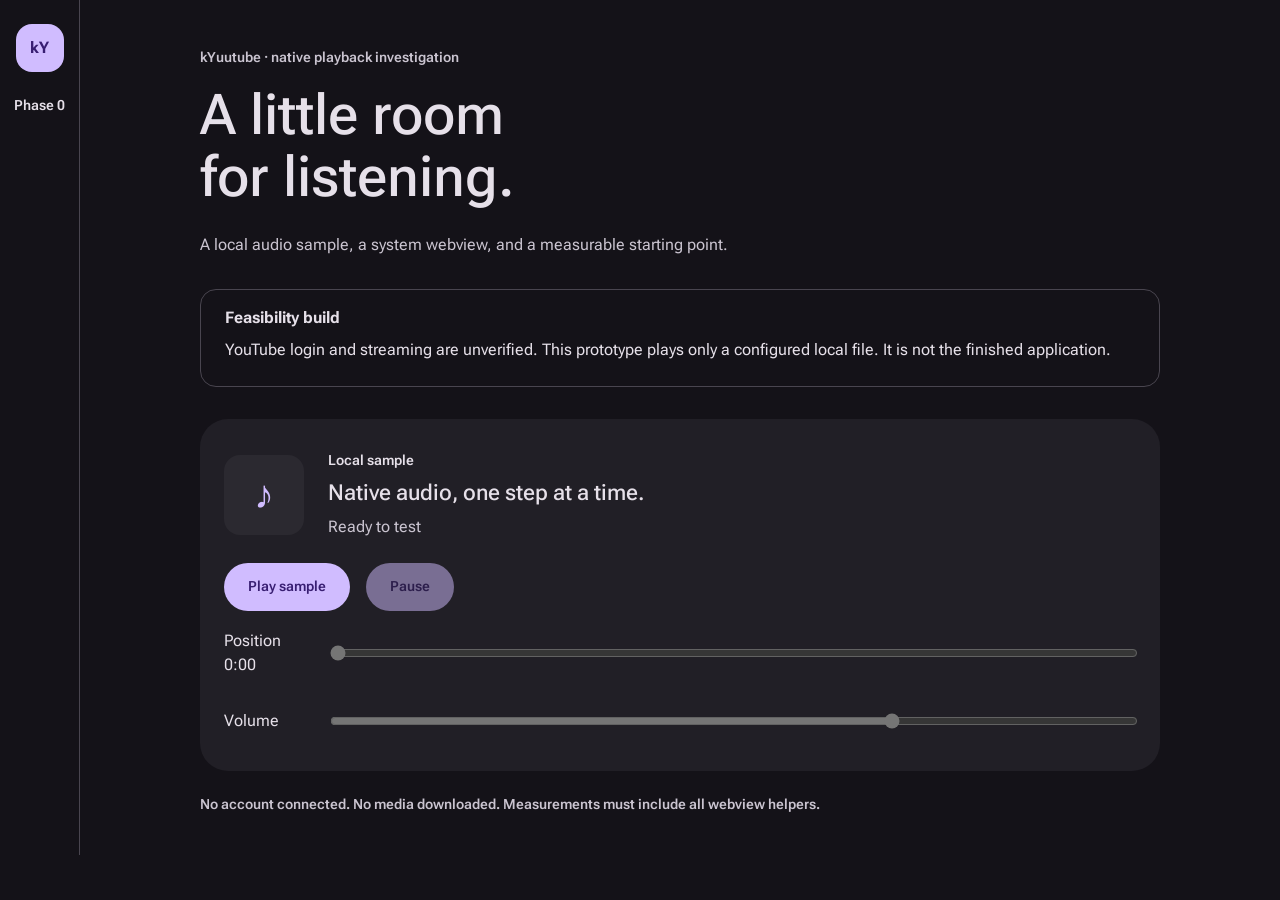
==== web/index.html @ 15951db3 "Add Tauri and native audio feasibility spike" ====
<!doctype html>
<html lang="en"><head><meta charset="utf-8"><meta name="viewport" content="width=device-width,initial-scale=1"><title>kYuutube feasibility</title><link rel="stylesheet" href="style.css"><script src="app.js" defer></script></head>
<body><nav aria-label="Navigation"><a href="#main" aria-current="page">kY</a><span>Phase 0</span></nav><main id="main">
<header><p class="eyebrow">kYuutube · native playback investigation</p><h1>A little room<br>for listening.</h1><p>A local audio sample, a system webview, and a measurable starting point.</p></header>
<section class="notice" aria-label="Prototype limitations"><strong>Feasibility build</strong><p>YouTube login and streaming are unverified. This prototype plays only a configured local file. It is not the finished application.</p></section>
<section class="player" aria-labelledby="track"><div class="art" aria-hidden="true">♪</div><div><p class="eyebrow">Local sample</p><h2 id="track">Native audio, one step at a time.</h2><p id="state" role="status" aria-live="polite">Ready to test</p></div>
<div class="controls"><button id="play">Play sample</button><button id="pause" disabled>Pause</button></div>
<label for="seek">Position <output id="elapsed">0:00</output></label><input id="seek" type="range" min="0" max="1" step="0.1" value="0" disabled>
<label for="volume">Volume</label><input id="volume" type="range" min="0" max="100" value="70" disabled></section>
<footer>No account connected. No media downloaded. Measurements must include all webview helpers.</footer>
</main></body></html>
---- web/style.css ----
@font-face { font-family: 'Roboto Flex'; font-style: normal; font-weight: 100 1000; font-display: swap; src: url('fonts/roboto-flex-latin.woff2') format('woff2'); }
:root {
  color-scheme: dark;
  --md-sys-color-primary: #d0bcff; --md-sys-color-on-primary: #381e72;
  --md-sys-color-surface: #141218; --md-sys-color-on-surface: #e6e0e9;
  --md-sys-color-on-surface-variant: #cac4d0; --md-sys-color-surface-container: #211f26;
  --md-sys-color-surface-container-high: #2b2930; --md-sys-color-outline-variant: #49454f;
  --md-sys-shape-corner-large: 16px; --md-sys-shape-corner-extra-large: 28px; --md-sys-shape-corner-full: 9999px;
  --md-sys-typescale-display-medium: 500 clamp(2.5rem,5vw,3.5rem)/1.12 'Roboto Flex',sans-serif;
  --md-sys-typescale-body-large: 400 1rem/1.5 'Roboto Flex',sans-serif;
  --md-sys-typescale-title-large: 500 1.375rem/1.3 'Roboto Flex',sans-serif;
  --md-sys-typescale-label-large: 600 .875rem/1.4 'Roboto Flex',sans-serif;
  --md-sys-motion-duration-short: 200ms; --md-sys-motion-easing-standard: cubic-bezier(.2,0,0,1);
}
* { box-sizing: border-box; }
body { margin: 0; display: flex; background: var(--md-sys-color-surface); color: var(--md-sys-color-on-surface); font: var(--md-sys-typescale-body-large); }
nav { width: 80px; flex-shrink: 0; display: flex; flex-direction: column; align-items: center; gap: 24px; padding: 24px 8px; border-right: 1px solid var(--md-sys-color-outline-variant); }
nav a { display: grid; place-items: center; width: 48px; height: 48px; border-radius: var(--md-sys-shape-corner-large); background: var(--md-sys-color-primary); color: var(--md-sys-color-on-primary); text-decoration: none; font-weight: 700; }
nav span { font: var(--md-sys-typescale-label-large); }
main { width: 100%; max-width: 1040px; margin: auto; padding: 40px; }
h1 { font: var(--md-sys-typescale-display-medium); margin: 16px 0 24px; } h2 { font: var(--md-sys-typescale-title-large); margin: 8px 0; }
p { margin: 8px 0; } header>p,footer,#state { color: var(--md-sys-color-on-surface-variant); }
.eyebrow { font: var(--md-sys-typescale-label-large); }
.notice { margin: 32px 0; padding: 16px 24px; border: 1px solid var(--md-sys-color-outline-variant); border-radius: var(--md-sys-shape-corner-large); }
.player { background: var(--md-sys-color-surface-container); padding: 24px; border-radius: var(--md-sys-shape-corner-extra-large); display: grid; grid-template-columns: 80px 1fr; gap: 16px 24px; align-items: center; }
.art { width: 80px; height: 80px; display: grid; place-items: center; background: var(--md-sys-color-surface-container-high); color: var(--md-sys-color-primary); border-radius: var(--md-sys-shape-corner-large); font-size: 40px; }
.controls { grid-column: 1/-1; display: flex; gap: 16px; }
button { min-height: 48px; padding: 0 24px; border: 0; border-radius: var(--md-sys-shape-corner-full); background: var(--md-sys-color-primary); color: var(--md-sys-color-on-primary); font: var(--md-sys-typescale-label-large); cursor: pointer; transition: transform var(--md-sys-motion-duration-short) var(--md-sys-motion-easing-standard); }
button:active { transform: scale(.97); } button:disabled { opacity: .5; cursor: default; }
input[type=range] { width: 100%; min-height: 48px; accent-color: var(--md-sys-color-primary); }
:focus-visible { outline: 3px solid var(--md-sys-color-primary); outline-offset: 4px; }
footer { margin-top: 24px; font: var(--md-sys-typescale-label-large); }
@media(max-width:599px) { body { flex-direction: column; } nav { width: 100%; flex-direction: row; border-right: 0; border-bottom: 1px solid var(--md-sys-color-outline-variant); padding: 8px 16px; } main { padding: 24px 16px; } .player { padding: 16px; grid-template-columns: 1fr; } .art { display:none; } }
@media(prefers-reduced-motion:reduce) { button { transition: none; } }
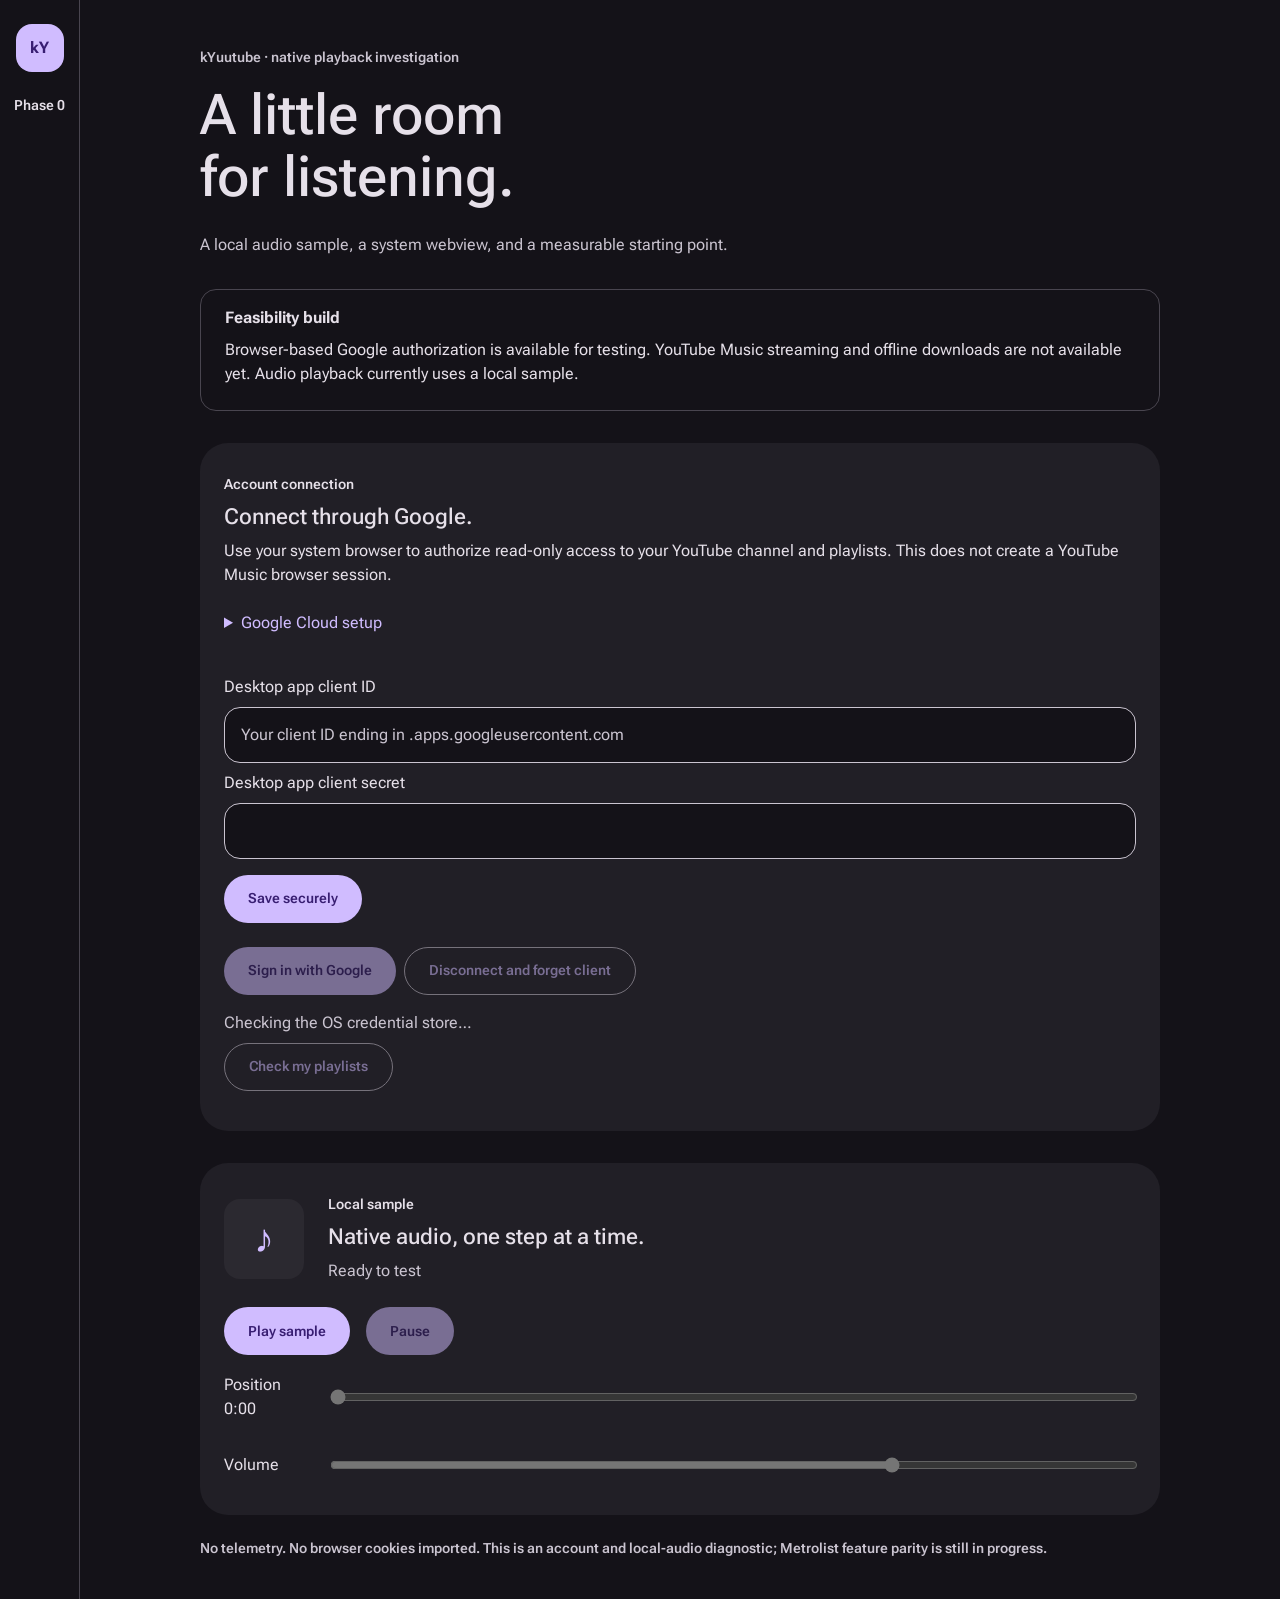
==== commit 14cc0925: "Add secure system-browser Google account feasibility diagnostic" ====
--- a/web/index.html
+++ b/web/index.html
@@ -1,11 +1,27 @@
 <!doctype html>
-<html lang="en"><head><meta charset="utf-8"><meta name="viewport" content="width=device-width,initial-scale=1"><title>kYuutube feasibility</title><link rel="stylesheet" href="style.css"><script src="app.js" defer></script></head>
+<html lang="en"><head><meta charset="utf-8"><meta name="viewport" content="width=device-width,initial-scale=1"><title>kYuutube feasibility</title><link rel="stylesheet" href="style.css"><script src="app.js" defer></script><script src="account.js" defer></script></head>
 <body><nav aria-label="Navigation"><a href="#main" aria-current="page">kY</a><span>Phase 0</span></nav><main id="main">
 <header><p class="eyebrow">kYuutube · native playback investigation</p><h1>A little room<br>for listening.</h1><p>A local audio sample, a system webview, and a measurable starting point.</p></header>
-<section class="notice" aria-label="Prototype limitations"><strong>Feasibility build</strong><p>YouTube login and streaming are unverified. This prototype plays only a configured local file. It is not the finished application.</p></section>
+<section class="notice" aria-label="Prototype limitations"><strong>Feasibility build</strong><p>Browser-based Google authorization is available for testing. YouTube Music streaming and offline downloads are not available yet. Audio playback currently uses a local sample.</p></section>
+<section class="account" aria-labelledby="account-heading">
+<p class="eyebrow">Account connection</p><h2 id="account-heading">Connect through Google.</h2>
+<p>Use your system browser to authorize read-only access to your YouTube channel and playlists. This does not create a YouTube Music browser session.</p>
+<details><summary>Google Cloud setup</summary><ol>
+<li>Create a Google Cloud project and enable YouTube Data API v3.</li>
+<li>Configure the Google Auth consent screen. If the project is in testing, add your Google account as a test user.</li>
+<li>Create an OAuth client with application type <strong>Desktop app</strong>. Enter its ID and secret here.</li>
+</ol><p>Credentials stay in Windows Credential Manager, macOS Keychain, or Linux Secret Service. If the store is unavailable, connection stops. Testing grants may expire after seven days.</p></details>
+<form id="google-config" autocomplete="off">
+<label for="client-id">Desktop app client ID</label><input id="client-id" type="text" required maxlength="256" spellcheck="false" autocapitalize="none" placeholder="Your client ID ending in .apps.googleusercontent.com">
+<label for="client-secret">Desktop app client secret</label><input id="client-secret" type="password" required maxlength="256" autocomplete="off">
+<button id="save-google" type="submit">Save securely</button></form>
+<div class="account-actions"><button id="google-sign-in" disabled>Sign in with Google</button><button id="cancel-sign-in" hidden>Cancel sign-in</button><button id="disconnect-google" class="outlined" disabled>Disconnect and forget client</button></div>
+<p id="account-state" role="status" aria-live="polite">Checking the OS credential store…</p>
+<button id="load-playlists" class="outlined" disabled>Check my playlists</button><ul id="playlist-results" aria-label="Your YouTube playlists"></ul>
+</section>
 <section class="player" aria-labelledby="track"><div class="art" aria-hidden="true">♪</div><div><p class="eyebrow">Local sample</p><h2 id="track">Native audio, one step at a time.</h2><p id="state" role="status" aria-live="polite">Ready to test</p></div>
 <div class="controls"><button id="play">Play sample</button><button id="pause" disabled>Pause</button></div>
 <label for="seek">Position <output id="elapsed">0:00</output></label><input id="seek" type="range" min="0" max="1" step="0.1" value="0" disabled>
 <label for="volume">Volume</label><input id="volume" type="range" min="0" max="100" value="70" disabled></section>
-<footer>No account connected. No media downloaded. Measurements must include all webview helpers.</footer>
+<footer>No telemetry. No browser cookies imported. This is an account and local-audio diagnostic; Metrolist feature parity is still in progress.</footer>
 </main></body></html>
--- a/web/style.css
+++ b/web/style.css
@@ -32,3 +32,20 @@
 footer { margin-top: 24px; font: var(--md-sys-typescale-label-large); }
 @media(max-width:599px) { body { flex-direction: column; } nav { width: 100%; flex-direction: row; border-right: 0; border-bottom: 1px solid var(--md-sys-color-outline-variant); padding: 8px 16px; } main { padding: 24px 16px; } .player { padding: 16px; grid-template-columns: 1fr; } .art { display:none; } }
 @media(prefers-reduced-motion:reduce) { button { transition: none; } }
+
+.account { margin: 32px 0; padding: 24px; background: var(--md-sys-color-surface-container); border-radius: var(--md-sys-shape-corner-extra-large); }
+.account form { display: grid; gap: 8px; margin: 24px 0; }
+.account form button { justify-self: start; margin-top: 8px; }
+.account input { min-height: 56px; min-width: 0; width: 100%; padding: 8px 16px; border: 1px solid var(--md-sys-color-on-surface-variant); border-radius: var(--md-sys-shape-corner-large); background: var(--md-sys-color-surface); color: var(--md-sys-color-on-surface); font: var(--md-sys-typescale-body-large); }
+.account input::placeholder { color: var(--md-sys-color-on-surface-variant); }
+.account-actions { display: flex; flex-wrap: wrap; gap: 8px; margin: 16px 0; }
+button.outlined { background: var(--md-sys-color-surface-container); color: var(--md-sys-color-primary); border: 1px solid var(--md-sys-color-on-surface-variant); }
+[hidden] { display: none !important; }
+summary { cursor: pointer; min-height: 48px; display: list-item; padding: 16px 0; color: var(--md-sys-color-primary); }
+.account ol { padding-left: 24px; }
+.account li { margin-bottom: 16px; }
+#playlist-results { list-style: none; margin: 16px 0 0; padding: 0; }
+#playlist-results li { padding: 16px 0; margin: 0; border-top: 1px solid var(--md-sys-color-outline-variant); overflow-wrap: anywhere; }
+#playlist-results strong, #playlist-results span { display: block; }
+#playlist-results span, #account-state { color: var(--md-sys-color-on-surface-variant); }
+@media(max-width:599px) { .account { padding: 16px; } }
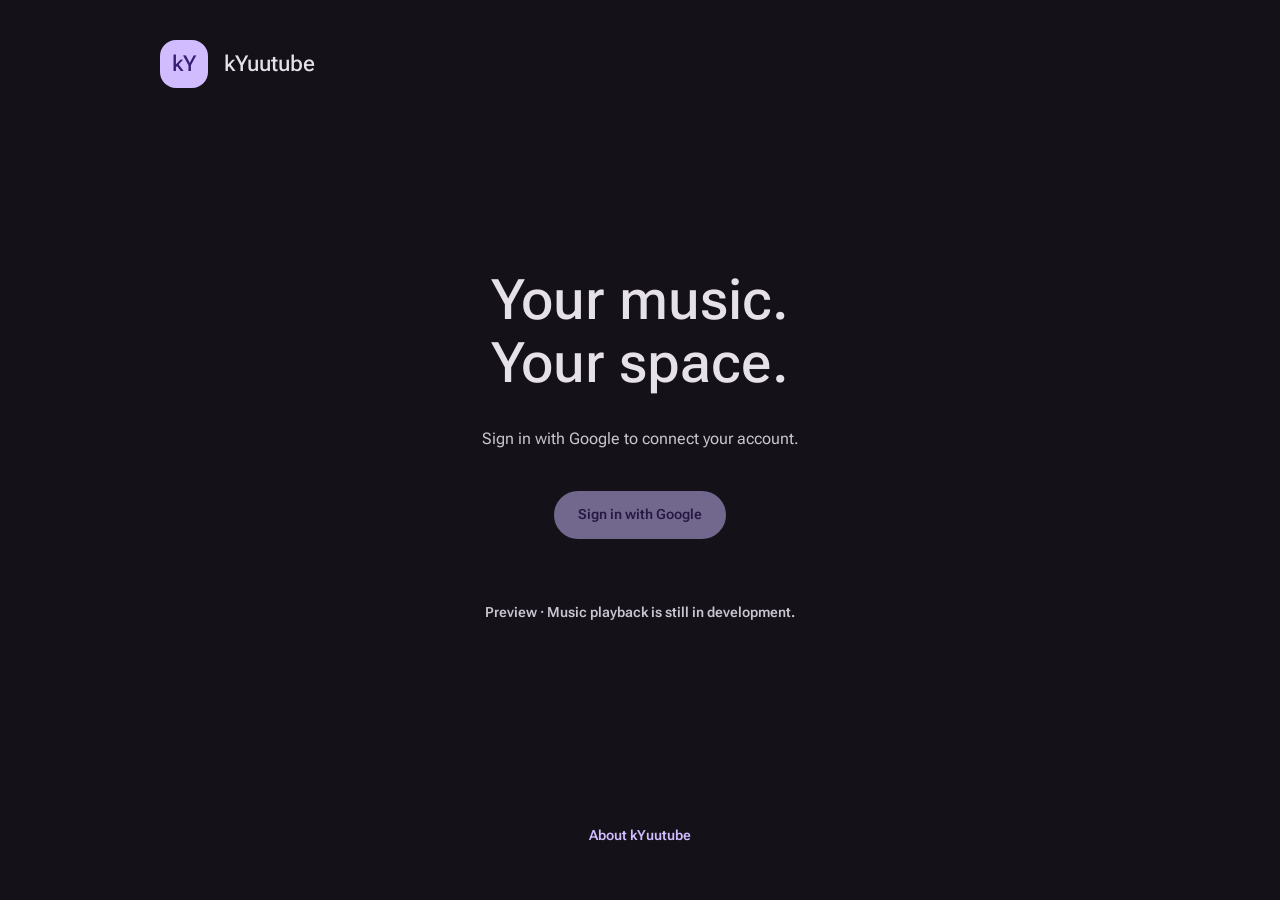
==== commit 97467add: "Streamline browser sign-in and implement experimental native Music playback" ====
--- a/web/index.html
+++ b/web/index.html
@@ -1,27 +1,41 @@
 <!doctype html>
-<html lang="en"><head><meta charset="utf-8"><meta name="viewport" content="width=device-width,initial-scale=1"><title>kYuutube feasibility</title><link rel="stylesheet" href="style.css"><script src="app.js" defer></script><script src="account.js" defer></script></head>
-<body><nav aria-label="Navigation"><a href="#main" aria-current="page">kY</a><span>Phase 0</span></nav><main id="main">
-<header><p class="eyebrow">kYuutube · native playback investigation</p><h1>A little room<br>for listening.</h1><p>A local audio sample, a system webview, and a measurable starting point.</p></header>
-<section class="notice" aria-label="Prototype limitations"><strong>Feasibility build</strong><p>Browser-based Google authorization is available for testing. YouTube Music streaming and offline downloads are not available yet. Audio playback currently uses a local sample.</p></section>
-<section class="account" aria-labelledby="account-heading">
-<p class="eyebrow">Account connection</p><h2 id="account-heading">Connect through Google.</h2>
-<p>Use your system browser to authorize read-only access to your YouTube channel and playlists. This does not create a YouTube Music browser session.</p>
-<details><summary>Google Cloud setup</summary><ol>
-<li>Create a Google Cloud project and enable YouTube Data API v3.</li>
-<li>Configure the Google Auth consent screen. If the project is in testing, add your Google account as a test user.</li>
-<li>Create an OAuth client with application type <strong>Desktop app</strong>. Enter its ID and secret here.</li>
-</ol><p>Credentials stay in Windows Credential Manager, macOS Keychain, or Linux Secret Service. If the store is unavailable, connection stops. Testing grants may expire after seven days.</p></details>
-<form id="google-config" autocomplete="off">
-<label for="client-id">Desktop app client ID</label><input id="client-id" type="text" required maxlength="256" spellcheck="false" autocapitalize="none" placeholder="Your client ID ending in .apps.googleusercontent.com">
-<label for="client-secret">Desktop app client secret</label><input id="client-secret" type="password" required maxlength="256" autocomplete="off">
-<button id="save-google" type="submit">Save securely</button></form>
-<div class="account-actions"><button id="google-sign-in" disabled>Sign in with Google</button><button id="cancel-sign-in" hidden>Cancel sign-in</button><button id="disconnect-google" class="outlined" disabled>Disconnect and forget client</button></div>
-<p id="account-state" role="status" aria-live="polite">Checking the OS credential store…</p>
-<button id="load-playlists" class="outlined" disabled>Check my playlists</button><ul id="playlist-results" aria-label="Your YouTube playlists"></ul>
+<html lang="en">
+<head>
+<meta charset="utf-8"><meta name="viewport" content="width=device-width,initial-scale=1">
+<title>kYuutube</title><link rel="stylesheet" href="style.css"><script src="account.js" defer></script><script src="music.js" defer></script>
+</head>
+<body class="welcome-page">
+<main class="welcome" id="main">
+<header class="brand"><span class="brand-mark" aria-hidden="true">kY</span><span>kYuutube</span></header>
+<section class="welcome-content" aria-labelledby="welcome-heading">
+<h1 id="welcome-heading">Your music.<br>Your space.</h1>
+<p id="account-intro">Sign in with Google to connect your account.</p>
+<div class="account-actions">
+<button id="google-sign-in" disabled>Sign in with Google</button>
+<button id="cancel-sign-in" class="outlined" hidden>Cancel</button>
+<button id="disconnect-google" class="outlined" hidden>Sign out</button>
+</div>
+<p id="account-state" role="status" aria-live="polite"></p>
+<button id="retry-account" class="text-button" hidden>Try again</button>
+<p class="preview-note">Preview · Music playback is still in development.</p>
 </section>
-<section class="player" aria-labelledby="track"><div class="art" aria-hidden="true">♪</div><div><p class="eyebrow">Local sample</p><h2 id="track">Native audio, one step at a time.</h2><p id="state" role="status" aria-live="polite">Ready to test</p></div>
-<div class="controls"><button id="play">Play sample</button><button id="pause" disabled>Pause</button></div>
-<label for="seek">Position <output id="elapsed">0:00</output></label><input id="seek" type="range" min="0" max="1" step="0.1" value="0" disabled>
-<label for="volume">Volume</label><input id="volume" type="range" min="0" max="100" value="70" disabled></section>
-<footer>No telemetry. No browser cookies imported. This is an account and local-audio diagnostic; Metrolist feature parity is still in progress.</footer>
-</main></body></html>
+<section id="music-browser" hidden aria-labelledby="music-heading">
+<h2 id="music-heading">Find your next song.</h2>
+<form id="music-search"><label class="visually-hidden" for="music-query">Search music</label><input id="music-query" type="search" maxlength="200" placeholder="Search music" required autocomplete="off"><button id="search-music" type="submit">Search</button></form>
+<p id="music-status" role="status" aria-live="polite"></p><ul id="music-results" aria-label="Search results"></ul>
+</section>
+<section id="music-player" class="player" hidden aria-labelledby="playing-title">
+<div><h2 id="playing-title"></h2><p id="playing-artist"></p></div>
+<div class="controls"><button id="play-pause">Pause</button><button id="stop-music" class="outlined">Stop</button></div>
+<label for="track-seek">Position <output id="track-time">0:00</output></label><input id="track-seek" type="range" min="0" max="1" step="0.1" value="0">
+<label for="track-volume">Volume</label><input id="track-volume" type="range" min="0" max="100" value="70">
+</section>
+<footer><button id="about-open" class="text-button">About kYuutube</button></footer>
+</main>
+<dialog id="about-dialog" aria-labelledby="about-heading">
+<h2 id="about-heading">kYuutube</h2>
+<p>An independent YouTube Music client in development.</p>
+<p>Not affiliated with Google or YouTube.</p>
+<div class="account-actions"><a href="diagnostics.html">Audio diagnostics</a><button id="about-close">Close</button></div>
+</dialog>
+</body></html>
--- a/web/style.css
+++ b/web/style.css
@@ -33,19 +33,36 @@
 @media(max-width:599px) { body { flex-direction: column; } nav { width: 100%; flex-direction: row; border-right: 0; border-bottom: 1px solid var(--md-sys-color-outline-variant); padding: 8px 16px; } main { padding: 24px 16px; } .player { padding: 16px; grid-template-columns: 1fr; } .art { display:none; } }
 @media(prefers-reduced-motion:reduce) { button { transition: none; } }
 
-.account { margin: 32px 0; padding: 24px; background: var(--md-sys-color-surface-container); border-radius: var(--md-sys-shape-corner-extra-large); }
-.account form { display: grid; gap: 8px; margin: 24px 0; }
-.account form button { justify-self: start; margin-top: 8px; }
-.account input { min-height: 56px; min-width: 0; width: 100%; padding: 8px 16px; border: 1px solid var(--md-sys-color-on-surface-variant); border-radius: var(--md-sys-shape-corner-large); background: var(--md-sys-color-surface); color: var(--md-sys-color-on-surface); font: var(--md-sys-typescale-body-large); }
-.account input::placeholder { color: var(--md-sys-color-on-surface-variant); }
-.account-actions { display: flex; flex-wrap: wrap; gap: 8px; margin: 16px 0; }
-button.outlined { background: var(--md-sys-color-surface-container); color: var(--md-sys-color-primary); border: 1px solid var(--md-sys-color-on-surface-variant); }
+.account-actions { display: flex; flex-wrap: wrap; justify-content: center; gap: 16px; margin: 32px 0 16px; }
+button.outlined { background: var(--md-sys-color-surface); color: var(--md-sys-color-primary); border: 1px solid var(--md-sys-color-outline-variant); }
+button.text-button { background: var(--md-sys-color-surface); color: var(--md-sys-color-primary); padding: 0 16px; }
 [hidden] { display: none !important; }
-summary { cursor: pointer; min-height: 48px; display: list-item; padding: 16px 0; color: var(--md-sys-color-primary); }
-.account ol { padding-left: 24px; }
-.account li { margin-bottom: 16px; }
-#playlist-results { list-style: none; margin: 16px 0 0; padding: 0; }
-#playlist-results li { padding: 16px 0; margin: 0; border-top: 1px solid var(--md-sys-color-outline-variant); overflow-wrap: anywhere; }
-#playlist-results strong, #playlist-results span { display: block; }
-#playlist-results span, #account-state { color: var(--md-sys-color-on-surface-variant); }
-@media(max-width:599px) { .account { padding: 16px; } }
+a { color: var(--md-sys-color-primary); min-height: 48px; display: inline-flex; align-items: center; }
+.welcome-page { min-height: 100vh; }
+.welcome { min-height: 100vh; display: flex; flex-direction: column; width: 100%; }
+.brand { display: flex; gap: 16px; align-items: center; font: var(--md-sys-typescale-title-large); }
+.brand-mark { width: 48px; height: 48px; display: grid; place-items: center; background: var(--md-sys-color-primary); color: var(--md-sys-color-on-primary); border-radius: var(--md-sys-shape-corner-large); }
+.welcome-content { flex: 1; display: flex; flex-direction: column; align-items: center; justify-content: center; text-align: center; padding: 40px 0; }
+.welcome-content h1 { max-width: 640px; margin: 0 0 24px; }
+#account-intro, #account-state, .preview-note { color: var(--md-sys-color-on-surface-variant); }
+#account-state { min-height: 24px; margin: 0; }
+.preview-note { font: var(--md-sys-typescale-label-large); margin-top: 24px; }
+.welcome footer { text-align: center; margin-top: 0; }
+dialog { max-width: min(560px, calc(100vw - 32px)); padding: 24px; background: var(--md-sys-color-surface-container-high); color: var(--md-sys-color-on-surface); border: 1px solid var(--md-sys-color-outline-variant); border-radius: var(--md-sys-shape-corner-extra-large); }
+dialog .account-actions { justify-content: space-between; }
+dialog button { background: var(--md-sys-color-primary); }
+@media(max-width:599px) { .welcome-content { padding: 32px 0; } }
+#music-browser { width: 100%; max-width: 800px; margin: 0 auto 32px; }
+#music-search { display: flex; gap: 8px; margin: 24px 0; }
+#music-query { min-height: 56px; width: 100%; min-width: 0; padding: 8px 16px; border: 1px solid var(--md-sys-color-on-surface-variant); border-radius: var(--md-sys-shape-corner-full); background: var(--md-sys-color-surface-container); color: var(--md-sys-color-on-surface); font: var(--md-sys-typescale-body-large); }
+#music-query::placeholder { color: var(--md-sys-color-on-surface-variant); }
+#music-results { list-style: none; margin: 0; padding: 0; }
+#music-results li { border-top: 1px solid var(--md-sys-color-outline-variant); }
+#music-results button { width: 100%; text-align: left; padding: 16px; background: var(--md-sys-color-surface); color: var(--md-sys-color-on-surface); border-radius: var(--md-sys-shape-corner-large); }
+#music-results strong, #music-results span { display: block; overflow-wrap: anywhere; }
+#music-results span, #music-status { color: var(--md-sys-color-on-surface-variant); }
+#music-player { width: 100%; max-width: 800px; margin: 0 auto 32px; grid-template-columns: 1fr; }
+.visually-hidden { position: absolute; width: 1px; height: 1px; overflow: hidden; clip-path: inset(50%); }
+html[data-account-verified=true] .welcome-content { flex: 0; padding: 24px 0; text-align: left; align-items: flex-start; }
+html[data-account-verified=true] .welcome-content h1 { font: var(--md-sys-typescale-title-large); margin-bottom: 8px; }
+html[data-account-verified=true] .account-actions { margin: 16px 0; }
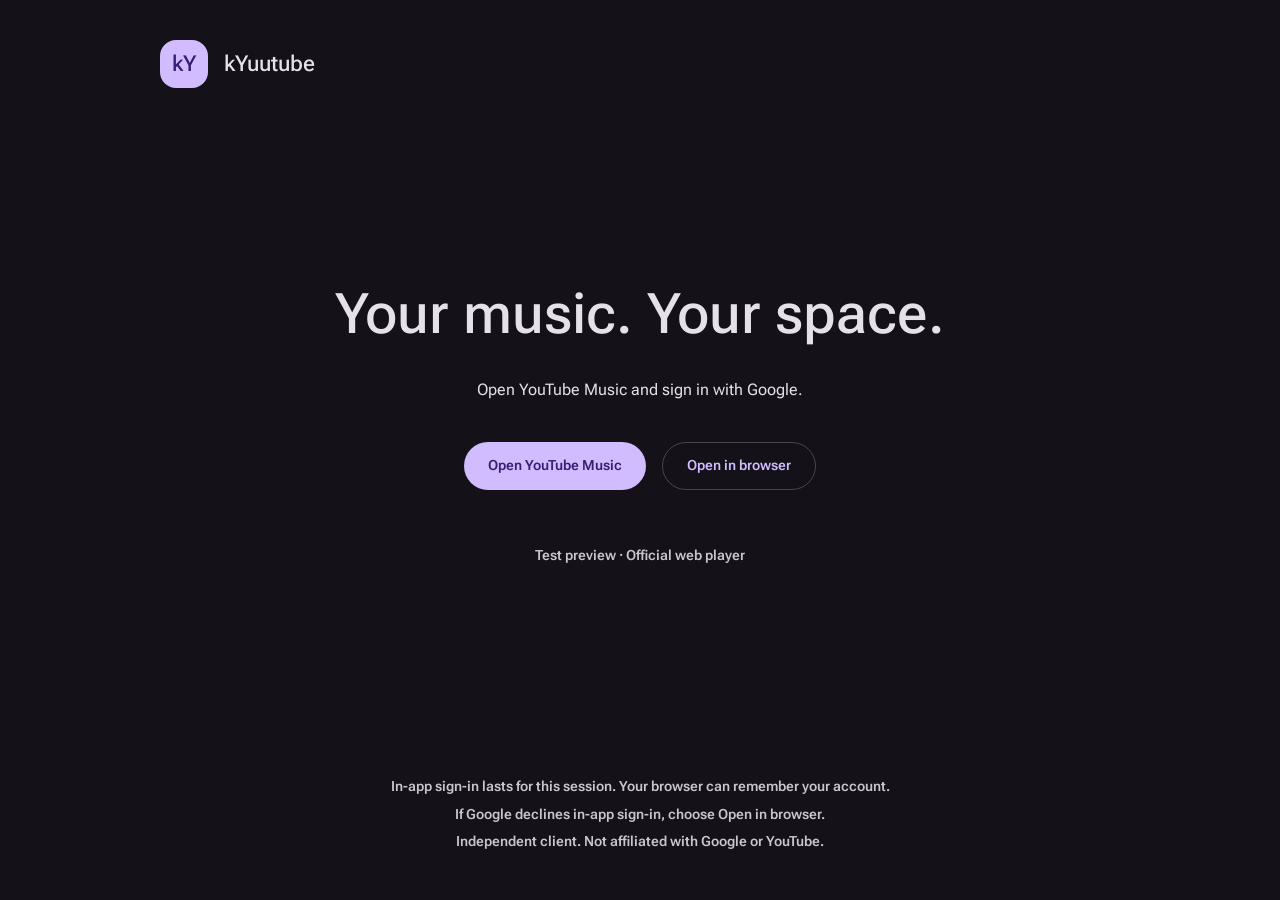
==== commit 7666f7dc: "Add credential-free official Music webview and browser fallback test mode" ====
--- a/web/index.html
+++ b/web/index.html
@@ -1,41 +1,4 @@
-<!doctype html>
-<html lang="en">
-<head>
-<meta charset="utf-8"><meta name="viewport" content="width=device-width,initial-scale=1">
-<title>kYuutube</title><link rel="stylesheet" href="style.css"><script src="account.js" defer></script><script src="music.js" defer></script>
-</head>
-<body class="welcome-page">
-<main class="welcome" id="main">
-<header class="brand"><span class="brand-mark" aria-hidden="true">kY</span><span>kYuutube</span></header>
-<section class="welcome-content" aria-labelledby="welcome-heading">
-<h1 id="welcome-heading">Your music.<br>Your space.</h1>
-<p id="account-intro">Sign in with Google to connect your account.</p>
-<div class="account-actions">
-<button id="google-sign-in" disabled>Sign in with Google</button>
-<button id="cancel-sign-in" class="outlined" hidden>Cancel</button>
-<button id="disconnect-google" class="outlined" hidden>Sign out</button>
-</div>
-<p id="account-state" role="status" aria-live="polite"></p>
-<button id="retry-account" class="text-button" hidden>Try again</button>
-<p class="preview-note">Preview · Music playback is still in development.</p>
-</section>
-<section id="music-browser" hidden aria-labelledby="music-heading">
-<h2 id="music-heading">Find your next song.</h2>
-<form id="music-search"><label class="visually-hidden" for="music-query">Search music</label><input id="music-query" type="search" maxlength="200" placeholder="Search music" required autocomplete="off"><button id="search-music" type="submit">Search</button></form>
-<p id="music-status" role="status" aria-live="polite"></p><ul id="music-results" aria-label="Search results"></ul>
-</section>
-<section id="music-player" class="player" hidden aria-labelledby="playing-title">
-<div><h2 id="playing-title"></h2><p id="playing-artist"></p></div>
-<div class="controls"><button id="play-pause">Pause</button><button id="stop-music" class="outlined">Stop</button></div>
-<label for="track-seek">Position <output id="track-time">0:00</output></label><input id="track-seek" type="range" min="0" max="1" step="0.1" value="0">
-<label for="track-volume">Volume</label><input id="track-volume" type="range" min="0" max="100" value="70">
-</section>
-<footer><button id="about-open" class="text-button">About kYuutube</button></footer>
-</main>
-<dialog id="about-dialog" aria-labelledby="about-heading">
-<h2 id="about-heading">kYuutube</h2>
-<p>An independent YouTube Music client in development.</p>
-<p>Not affiliated with Google or YouTube.</p>
-<div class="account-actions"><a href="diagnostics.html">Audio diagnostics</a><button id="about-close">Close</button></div>
-</dialog>
-</body></html>
+<!doctype html><html lang="en"><head><meta charset="utf-8"><meta name="viewport" content="width=device-width,initial-scale=1"><title>kYuutube</title><link rel="stylesheet" href="style.css"><script src="official.js" defer></script></head>
+<body class="welcome-page"><main class="welcome"><header class="brand"><span class="brand-mark" aria-hidden="true">kY</span><span>kYuutube</span></header>
+<section class="welcome-content"><h1>Your music. Your space.</h1><p>Open YouTube Music and sign in with Google.</p><div class="account-actions"><button id="open-music">Open YouTube Music</button><button id="open-browser" class="outlined">Open in browser</button></div><p id="official-status" role="status" aria-live="polite"></p><p class="preview-note">Test preview · Official web player</p></section>
+<footer><p>In-app sign-in lasts for this session. Your browser can remember your account.</p><p>If Google declines in-app sign-in, choose Open in browser.</p><p>Independent client. Not affiliated with Google or YouTube.</p></footer></main></body></html>
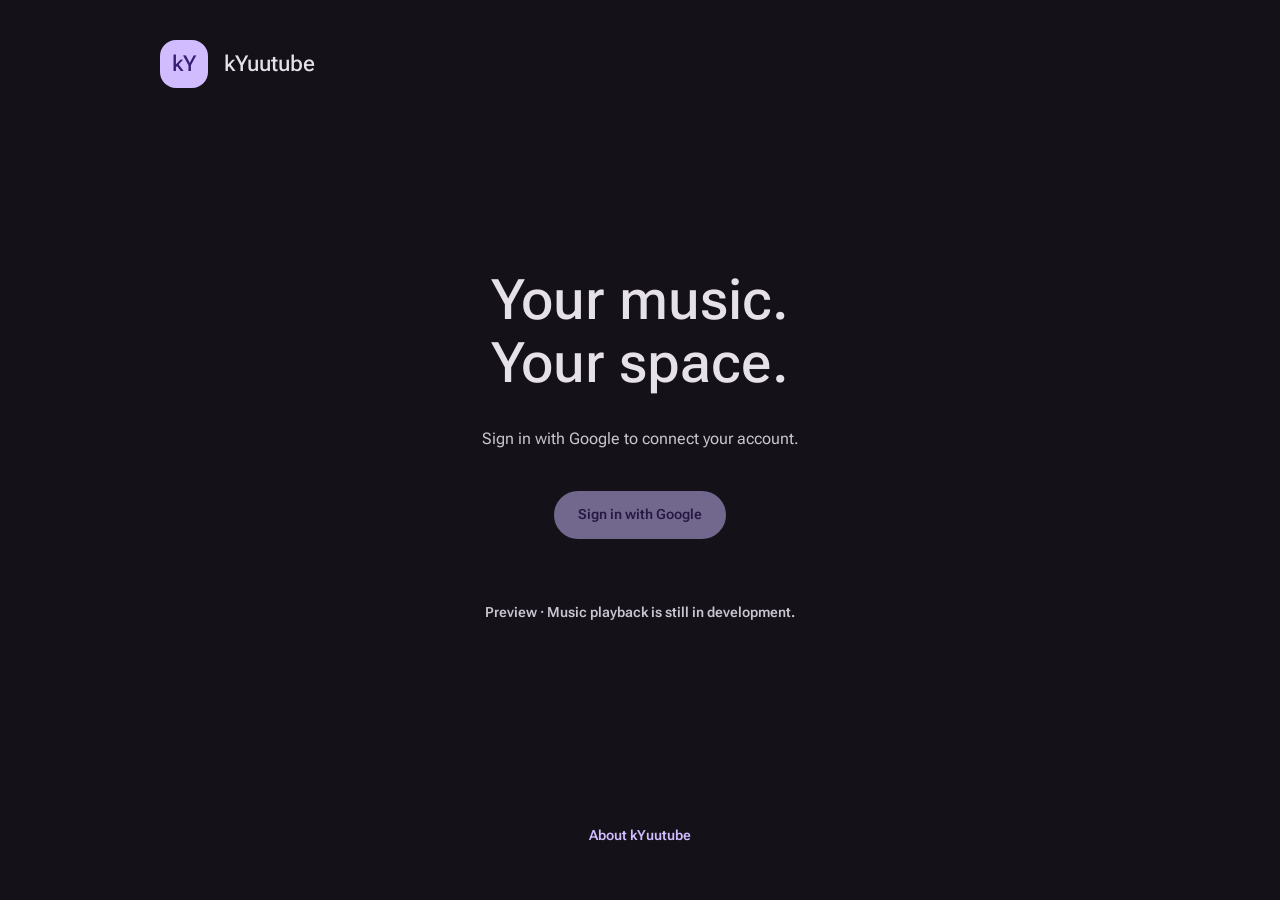
==== commit 900952f3: "Restore native Music player and add secure account-session sign-in" ====
--- a/web/index.html
+++ b/web/index.html
@@ -1,4 +1,41 @@
-<!doctype html><html lang="en"><head><meta charset="utf-8"><meta name="viewport" content="width=device-width,initial-scale=1"><title>kYuutube</title><link rel="stylesheet" href="style.css"><script src="official.js" defer></script></head>
-<body class="welcome-page"><main class="welcome"><header class="brand"><span class="brand-mark" aria-hidden="true">kY</span><span>kYuutube</span></header>
-<section class="welcome-content"><h1>Your music. Your space.</h1><p>Open YouTube Music and sign in with Google.</p><div class="account-actions"><button id="open-music">Open YouTube Music</button><button id="open-browser" class="outlined">Open in browser</button></div><p id="official-status" role="status" aria-live="polite"></p><p class="preview-note">Test preview · Official web player</p></section>
-<footer><p>In-app sign-in lasts for this session. Your browser can remember your account.</p><p>If Google declines in-app sign-in, choose Open in browser.</p><p>Independent client. Not affiliated with Google or YouTube.</p></footer></main></body></html>
+<!doctype html>
+<html lang="en">
+<head>
+<meta charset="utf-8"><meta name="viewport" content="width=device-width,initial-scale=1">
+<title>kYuutube</title><link rel="stylesheet" href="style.css"><script src="native-account.js" defer></script><script src="music.js" defer></script>
+</head>
+<body class="welcome-page">
+<main class="welcome" id="main">
+<header class="brand"><span class="brand-mark" aria-hidden="true">kY</span><span>kYuutube</span></header>
+<section class="welcome-content" aria-labelledby="welcome-heading">
+<h1 id="welcome-heading">Your music.<br>Your space.</h1>
+<p id="account-intro">Sign in with Google to connect your account.</p>
+<div class="account-actions">
+<button id="google-sign-in" disabled>Sign in with Google</button>
+<button id="finish-sign-in" hidden>Finish sign-in</button><button id="cancel-sign-in" class="outlined" hidden>Cancel</button>
+<button id="disconnect-google" class="outlined" hidden>Sign out</button>
+</div>
+<p id="account-state" role="status" aria-live="polite"></p>
+<button id="retry-account" class="text-button" hidden>Try again</button>
+<p class="preview-note">Preview · Music playback is still in development.</p>
+</section>
+<section id="music-browser" hidden aria-labelledby="music-heading">
+<h2 id="music-heading">Find your next song.</h2>
+<form id="music-search"><label class="visually-hidden" for="music-query">Search music</label><input id="music-query" type="search" maxlength="200" placeholder="Search music" required autocomplete="off"><button id="search-music" type="submit">Search</button></form>
+<p id="music-status" role="status" aria-live="polite"></p><ul id="music-results" aria-label="Search results"></ul>
+</section>
+<section id="music-player" class="player" hidden aria-labelledby="playing-title">
+<div><h2 id="playing-title"></h2><p id="playing-artist"></p></div>
+<div class="controls"><button id="play-pause">Pause</button><button id="stop-music" class="outlined">Stop</button></div>
+<label for="track-seek">Position <output id="track-time">0:00</output></label><input id="track-seek" type="range" min="0" max="1" step="0.1" value="0">
+<label for="track-volume">Volume</label><input id="track-volume" type="range" min="0" max="100" value="70">
+</section>
+<footer><button id="about-open" class="text-button">About kYuutube</button></footer>
+</main>
+<dialog id="about-dialog" aria-labelledby="about-heading">
+<h2 id="about-heading">kYuutube</h2>
+<p>An independent YouTube Music client in development.</p>
+<p>Not affiliated with Google or YouTube.</p>
+<div class="account-actions"><a href="diagnostics.html">Audio diagnostics</a><button id="about-close">Close</button></div>
+</dialog>
+</body></html>
